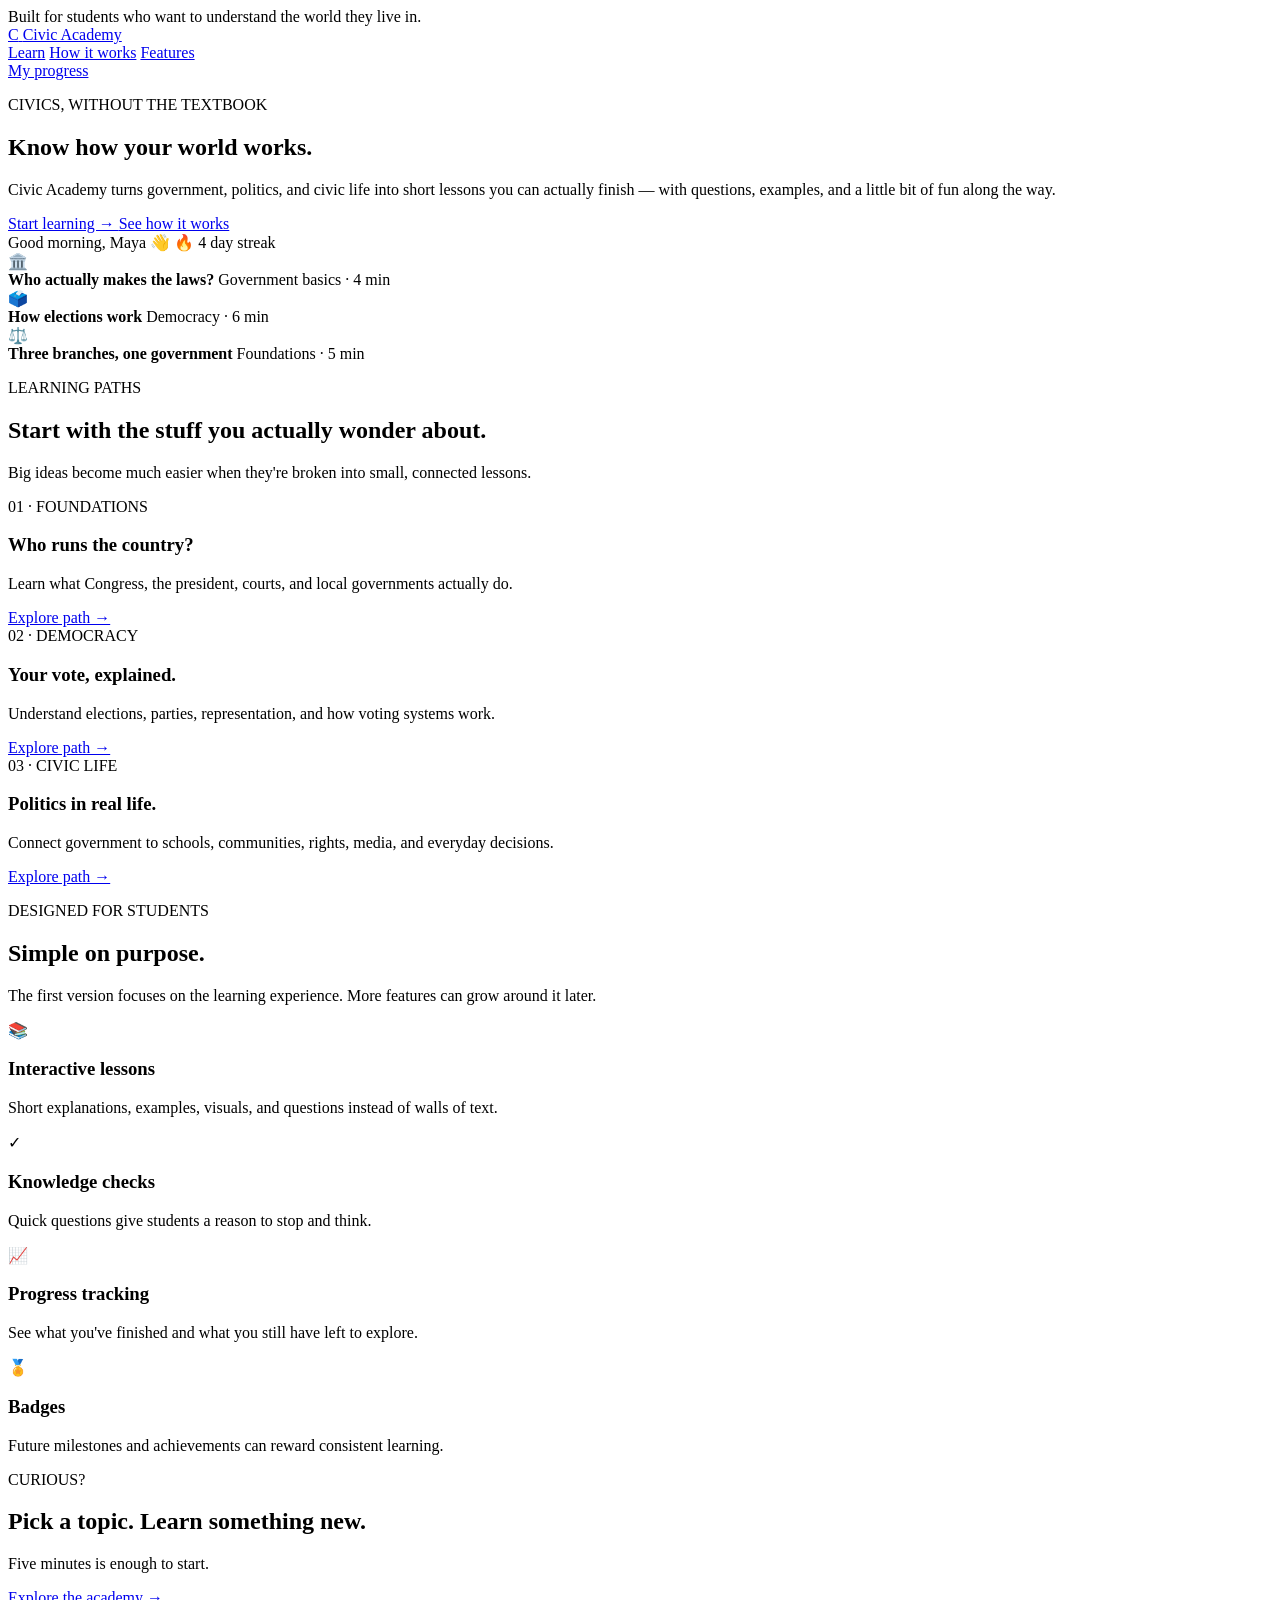
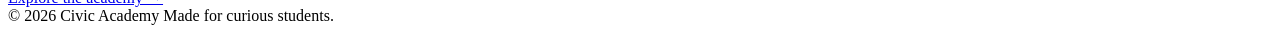
==== index.html @ 5a130f9b "Create index.html" ====
<!DOCTYPE html>
<html lang="en">
<head>
  <meta charset="UTF-8">
  <meta name="viewport" content="width=device-width, initial-scale=1.0">

  <title>Civic Academy</title>
  <meta
    name="description"
    content="Civic Academy makes government, politics, and civics easier to understand."
  >

  <link rel="preconnect" href="https://fonts.googleapis.com">
  <link rel="preconnect" href="https://fonts.gstatic.com" crossorigin>
  <link
    href="https://fonts.googleapis.com/css2?family=DM+Sans:wght@400;500;600;700&family=Fraunces:opsz,wght@9..144,600;9..144,700&display=swap"
    rel="stylesheet"
  >

  <link rel="stylesheet" href="css/style.css">
</head>

<body>

  <!-- Top announcement -->
  <div class="topbar">
    Built for students who want to understand the world they live in.
  </div>

  <!-- Navigation -->
  <nav class="navbar">

    <a href="index.html" class="logo">
      <span class="logo-mark">C</span>
      <span>Civic Academy</span>
    </a>

    <div class="nav-links">
      <a href="lessons.html">Learn</a>
      <a href="#how-it-works">How it works</a>
      <a href="#features">Features</a>
    </div>

    <a href="dashboard.html" class="nav-button">
      My progress
    </a>

  </nav>


  <!-- Hero -->
  <main>

    <section class="hero">

      <div class="hero-text">

        <p class="eyebrow">
          CIVICS, WITHOUT THE TEXTBOOK
        </p>

        <h1>
          Know how your world works.
        </h1>

        <p class="hero-description">
          Civic Academy turns government, politics, and civic life
          into short lessons you can actually finish — with questions,
          examples, and a little bit of fun along the way.
        </p>

        <div class="hero-buttons">
          <a href="lessons.html" class="button primary">
            Start learning →
          </a>

          <a href="#how-it-works" class="button secondary">
            See how it works
          </a>
        </div>

      </div>


      <!-- Preview card -->
      <div class="dashboard-preview">

        <div class="preview-header">
          <span>Good morning, Maya 👋</span>
          <span class="streak">🔥 4 day streak</span>
        </div>

        <div class="preview-lesson">

          <div class="lesson-icon">
            🏛️
          </div>

          <div class="lesson-info">
            <strong>Who actually makes the laws?</strong>
            <span>Government basics · 4 min</span>

            <div class="progress">
              <div class="progress-fill" style="width:72%"></div>
            </div>
          </div>

        </div>


        <div class="preview-lesson">

          <div class="lesson-icon green">
            🗳️
          </div>

          <div class="lesson-info">
            <strong>How elections work</strong>
            <span>Democracy · 6 min</span>

            <div class="progress">
              <div class="progress-fill" style="width:28%"></div>
            </div>
          </div>

        </div>


        <div class="preview-lesson">

          <div class="lesson-icon yellow">
            ⚖️
          </div>

          <div class="lesson-info">
            <strong>Three branches, one government</strong>
            <span>Foundations · 5 min</span>

            <div class="progress">
              <div class="progress-fill" style="width:0%"></div>
            </div>
          </div>

        </div>

      </div>

    </section>


    <!-- Learning paths -->
    <section class="section" id="how-it-works">

      <div class="section-heading">

        <p class="eyebrow">
          LEARNING PATHS
        </p>

        <h2>
          Start with the stuff you actually wonder about.
        </h2>

        <p>
          Big ideas become much easier when they're broken into
          small, connected lessons.
        </p>

      </div>


      <div class="path-grid">

        <article class="path-card">

          <span class="path-number">
            01 · FOUNDATIONS
          </span>

          <h3>
            Who runs the country?
          </h3>

          <p>
            Learn what Congress, the president, courts,
            and local governments actually do.
          </p>

          <a href="lessons.html">
            Explore path →
          </a>

        </article>


        <article class="path-card green-card">

          <span class="path-number">
            02 · DEMOCRACY
          </span>

          <h3>
            Your vote, explained.
          </h3>

          <p>
            Understand elections, parties, representation,
            and how voting systems work.
          </p>

          <a href="lessons.html">
            Explore path →
          </a>

        </article>


        <article class="path-card coral-card">

          <span class="path-number">
            03 · CIVIC LIFE
          </span>

          <h3>
            Politics in real life.
          </h3>

          <p>
            Connect government to schools, communities,
            rights, media, and everyday decisions.
          </p>

          <a href="lessons.html">
            Explore path →
          </a>

        </article>

      </div>

    </section>


    <!-- Features -->
    <section class="section feature-section" id="features">

      <div class="section-heading">

        <p class="eyebrow">
          DESIGNED FOR STUDENTS
        </p>

        <h2>
          Simple on purpose.
        </h2>

        <p>
          The first version focuses on the learning experience.
          More features can grow around it later.
        </p>

      </div>


      <div class="feature-grid">

        <div class="feature">

          <div class="feature-icon">
            📚
          </div>

          <h3>
            Interactive lessons
          </h3>

          <p>
            Short explanations, examples, visuals,
            and questions instead of walls of text.
          </p>

        </div>


        <div class="feature">

          <div class="feature-icon">
            ✓
          </div>

          <h3>
            Knowledge checks
          </h3>

          <p>
            Quick questions give students a reason
            to stop and think.
          </p>

        </div>


        <div class="feature">

          <div class="feature-icon">
            📈
          </div>

          <h3>
            Progress tracking
          </h3>

          <p>
            See what you've finished and what you
            still have left to explore.
          </p>

        </div>


        <div class="feature">

          <div class="feature-icon">
            🏅
          </div>

          <h3>
            Badges
          </h3>

          <p>
            Future milestones and achievements can
            reward consistent learning.
          </p>

        </div>

      </div>

    </section>


    <!-- CTA -->
    <section class="cta">

      <div>
        <p class="eyebrow">
          CURIOUS?
        </p>

        <h2>
          Pick a topic. Learn something new.
        </h2>

        <p>
          Five minutes is enough to start.
        </p>
      </div>

      <a href="lessons.html" class="button primary">
        Explore the academy →
      </a>

    </section>

  </main>


  <footer>

    <div class="footer-content">

      <span>
        © 2026 Civic Academy
      </span>

      <span>
        Made for curious students.
      </span>

    </div>

  </footer>


  <script src="js/main.js"></script>

</body>
</html>
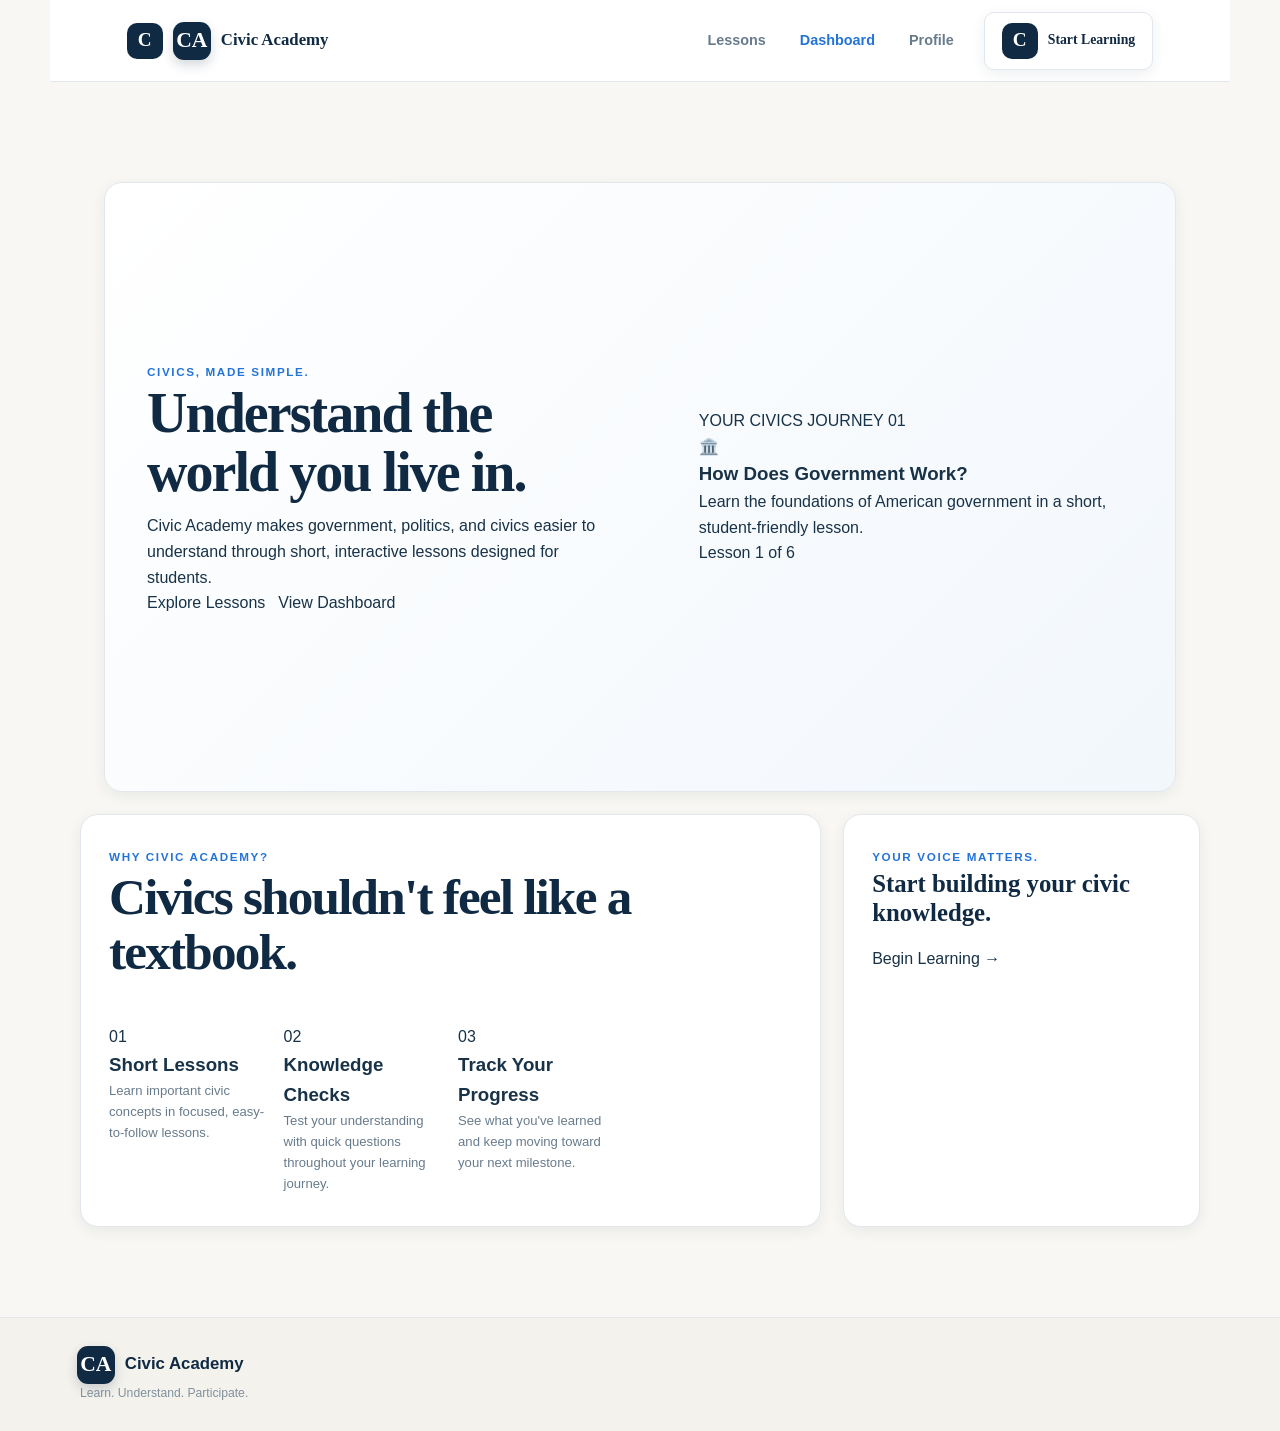
==== commit b97dbcc7: "Update index.html" ====
--- a/index.html
+++ b/index.html
@@ -1,389 +1,171 @@
 <!DOCTYPE html>
 <html lang="en">
+
 <head>
-  <meta charset="UTF-8">
-  <meta name="viewport" content="width=device-width, initial-scale=1.0">
+    <meta charset="UTF-8">
+    <meta name="viewport" content="width=device-width, initial-scale=1.0">
 
-  <title>Civic Academy</title>
-  <meta
-    name="description"
-    content="Civic Academy makes government, politics, and civics easier to understand."
-  >
+    <title>Civic Academy | Learn. Understand. Participate.</title>
 
-  <link rel="preconnect" href="https://fonts.googleapis.com">
-  <link rel="preconnect" href="https://fonts.gstatic.com" crossorigin>
-  <link
-    href="https://fonts.googleapis.com/css2?family=DM+Sans:wght@400;500;600;700&family=Fraunces:opsz,wght@9..144,600;9..144,700&display=swap"
-    rel="stylesheet"
-  >
+    <link rel="stylesheet" href="style.css">
 
-  <link rel="stylesheet" href="css/style.css">
+    <link rel="preconnect" href="https://fonts.googleapis.com">
+    <link rel="preconnect" href="https://fonts.gstatic.com" crossorigin>
+
+    <link href="https://fonts.googleapis.com/css2?family=Archivo+Black&family=Raleway:wght@400;500;600;700&display=swap"
+        rel="stylesheet">
 </head>
 
 <body>
 
-  <!-- Top announcement -->
-  <div class="topbar">
-    Built for students who want to understand the world they live in.
-  </div>
+    <header class="navbar">
+        <a href="index.html" class="logo">
+            <span class="logo-mark">CA</span>
+            <span>Civic Academy</span>
+        </a>
 
-  <!-- Navigation -->
-  <nav class="navbar">
+        <nav class="nav-links">
+            <a href="lessons.html">Lessons</a>
+            <a href="dashboard.html">Dashboard</a>
+            <a href="profile.html">Profile</a>
+        </nav>
 
-    <a href="index.html" class="logo">
-      <span class="logo-mark">C</span>
-      <span>Civic Academy</span>
-    </a>
-
-    <div class="nav-links">
-      <a href="lessons.html">Learn</a>
-      <a href="#how-it-works">How it works</a>
-      <a href="#features">Features</a>
-    </div>
-
-    <a href="dashboard.html" class="nav-button">
-      My progress
-    </a>
-
-  </nav>
+        <a href="dashboard.html" class="nav-button">Start Learning</a>
+    </header>
 
 
-  <!-- Hero -->
-  <main>
+    <main>
 
-    <section class="hero">
+        <section class="hero">
 
-      <div class="hero-text">
+            <div class="hero-content">
 
-        <p class="eyebrow">
-          CIVICS, WITHOUT THE TEXTBOOK
-        </p>
+                <span class="eyebrow">CIVICS, MADE SIMPLE.</span>
 
-        <h1>
-          Know how your world works.
-        </h1>
+                <h1>
+                    Understand the world
+                    <span>you live in.</span>
+                </h1>
 
-        <p class="hero-description">
-          Civic Academy turns government, politics, and civic life
-          into short lessons you can actually finish — with questions,
-          examples, and a little bit of fun along the way.
-        </p>
+                <p>
+                    Civic Academy makes government, politics, and civics
+                    easier to understand through short, interactive lessons
+                    designed for students.
+                </p>
 
-        <div class="hero-buttons">
-          <a href="lessons.html" class="button primary">
-            Start learning →
-          </a>
+                <div class="hero-buttons">
+                    <a href="lessons.html" class="primary-button">
+                        Explore Lessons
+                    </a>
 
-          <a href="#how-it-works" class="button secondary">
-            See how it works
-          </a>
+                    <a href="dashboard.html" class="secondary-button">
+                        View Dashboard
+                    </a>
+                </div>
+
+            </div>
+
+            <div class="hero-card">
+
+                <div class="hero-card-top">
+                    <span>YOUR CIVICS JOURNEY</span>
+                    <span>01</span>
+                </div>
+
+                <div class="hero-icon">🏛️</div>
+
+                <h3>How Does Government Work?</h3>
+
+                <p>
+                    Learn the foundations of American government
+                    in a short, student-friendly lesson.
+                </p>
+
+                <div class="mini-progress">
+                    <div class="mini-progress-fill"></div>
+                </div>
+
+                <span class="progress-label">Lesson 1 of 6</span>
+
+            </div>
+
+        </section>
+
+
+        <section class="features">
+
+            <div class="section-heading">
+                <span class="eyebrow">WHY CIVIC ACADEMY?</span>
+
+                <h2>
+                    Civics shouldn't feel
+                    like a textbook.
+                </h2>
+            </div>
+
+            <div class="feature-grid">
+
+                <div class="feature-card">
+                    <div class="feature-number">01</div>
+                    <h3>Short Lessons</h3>
+                    <p>
+                        Learn important civic concepts in focused,
+                        easy-to-follow lessons.
+                    </p>
+                </div>
+
+                <div class="feature-card">
+                    <div class="feature-number">02</div>
+                    <h3>Knowledge Checks</h3>
+                    <p>
+                        Test your understanding with quick questions
+                        throughout your learning journey.
+                    </p>
+                </div>
+
+                <div class="feature-card">
+                    <div class="feature-number">03</div>
+                    <h3>Track Your Progress</h3>
+                    <p>
+                        See what you've learned and keep moving
+                        toward your next milestone.
+                    </p>
+                </div>
+
+            </div>
+
+        </section>
+
+
+        <section class="cta-section">
+
+            <div>
+                <span class="eyebrow">YOUR VOICE MATTERS.</span>
+
+                <h2>
+                    Start building your
+                    civic knowledge.
+                </h2>
+            </div>
+
+            <a href="lessons.html" class="primary-button">
+                Begin Learning →
+            </a>
+
+        </section>
+
+    </main>
+
+
+    <footer>
+        <div class="logo">
+            <span class="logo-mark">CA</span>
+            <span>Civic Academy</span>
         </div>
 
-      </div>
-
-
-      <!-- Preview card -->
-      <div class="dashboard-preview">
-
-        <div class="preview-header">
-          <span>Good morning, Maya 👋</span>
-          <span class="streak">🔥 4 day streak</span>
-        </div>
-
-        <div class="preview-lesson">
-
-          <div class="lesson-icon">
-            🏛️
-          </div>
-
-          <div class="lesson-info">
-            <strong>Who actually makes the laws?</strong>
-            <span>Government basics · 4 min</span>
-
-            <div class="progress">
-              <div class="progress-fill" style="width:72%"></div>
-            </div>
-          </div>
-
-        </div>
-
-
-        <div class="preview-lesson">
-
-          <div class="lesson-icon green">
-            🗳️
-          </div>
-
-          <div class="lesson-info">
-            <strong>How elections work</strong>
-            <span>Democracy · 6 min</span>
-
-            <div class="progress">
-              <div class="progress-fill" style="width:28%"></div>
-            </div>
-          </div>
-
-        </div>
-
-
-        <div class="preview-lesson">
-
-          <div class="lesson-icon yellow">
-            ⚖️
-          </div>
-
-          <div class="lesson-info">
-            <strong>Three branches, one government</strong>
-            <span>Foundations · 5 min</span>
-
-            <div class="progress">
-              <div class="progress-fill" style="width:0%"></div>
-            </div>
-          </div>
-
-        </div>
-
-      </div>
-
-    </section>
-
-
-    <!-- Learning paths -->
-    <section class="section" id="how-it-works">
-
-      <div class="section-heading">
-
-        <p class="eyebrow">
-          LEARNING PATHS
-        </p>
-
-        <h2>
-          Start with the stuff you actually wonder about.
-        </h2>
-
-        <p>
-          Big ideas become much easier when they're broken into
-          small, connected lessons.
-        </p>
-
-      </div>
-
-
-      <div class="path-grid">
-
-        <article class="path-card">
-
-          <span class="path-number">
-            01 · FOUNDATIONS
-          </span>
-
-          <h3>
-            Who runs the country?
-          </h3>
-
-          <p>
-            Learn what Congress, the president, courts,
-            and local governments actually do.
-          </p>
-
-          <a href="lessons.html">
-            Explore path →
-          </a>
-
-        </article>
-
-
-        <article class="path-card green-card">
-
-          <span class="path-number">
-            02 · DEMOCRACY
-          </span>
-
-          <h3>
-            Your vote, explained.
-          </h3>
-
-          <p>
-            Understand elections, parties, representation,
-            and how voting systems work.
-          </p>
-
-          <a href="lessons.html">
-            Explore path →
-          </a>
-
-        </article>
-
-
-        <article class="path-card coral-card">
-
-          <span class="path-number">
-            03 · CIVIC LIFE
-          </span>
-
-          <h3>
-            Politics in real life.
-          </h3>
-
-          <p>
-            Connect government to schools, communities,
-            rights, media, and everyday decisions.
-          </p>
-
-          <a href="lessons.html">
-            Explore path →
-          </a>
-
-        </article>
-
-      </div>
-
-    </section>
-
-
-    <!-- Features -->
-    <section class="section feature-section" id="features">
-
-      <div class="section-heading">
-
-        <p class="eyebrow">
-          DESIGNED FOR STUDENTS
-        </p>
-
-        <h2>
-          Simple on purpose.
-        </h2>
-
-        <p>
-          The first version focuses on the learning experience.
-          More features can grow around it later.
-        </p>
-
-      </div>
-
-
-      <div class="feature-grid">
-
-        <div class="feature">
-
-          <div class="feature-icon">
-            📚
-          </div>
-
-          <h3>
-            Interactive lessons
-          </h3>
-
-          <p>
-            Short explanations, examples, visuals,
-            and questions instead of walls of text.
-          </p>
-
-        </div>
-
-
-        <div class="feature">
-
-          <div class="feature-icon">
-            ✓
-          </div>
-
-          <h3>
-            Knowledge checks
-          </h3>
-
-          <p>
-            Quick questions give students a reason
-            to stop and think.
-          </p>
-
-        </div>
-
-
-        <div class="feature">
-
-          <div class="feature-icon">
-            📈
-          </div>
-
-          <h3>
-            Progress tracking
-          </h3>
-
-          <p>
-            See what you've finished and what you
-            still have left to explore.
-          </p>
-
-        </div>
-
-
-        <div class="feature">
-
-          <div class="feature-icon">
-            🏅
-          </div>
-
-          <h3>
-            Badges
-          </h3>
-
-          <p>
-            Future milestones and achievements can
-            reward consistent learning.
-          </p>
-
-        </div>
-
-      </div>
-
-    </section>
-
-
-    <!-- CTA -->
-    <section class="cta">
-
-      <div>
-        <p class="eyebrow">
-          CURIOUS?
-        </p>
-
-        <h2>
-          Pick a topic. Learn something new.
-        </h2>
-
-        <p>
-          Five minutes is enough to start.
-        </p>
-      </div>
-
-      <a href="lessons.html" class="button primary">
-        Explore the academy →
-      </a>
-
-    </section>
-
-  </main>
-
-
-  <footer>
-
-    <div class="footer-content">
-
-      <span>
-        © 2026 Civic Academy
-      </span>
-
-      <span>
-        Made for curious students.
-      </span>
-
-    </div>
-
-  </footer>
-
-
-  <script src="js/main.js"></script>
+        <p>Learn. Understand. Participate.</p>
+    </footer>
 
 </body>
+
 </html>
--- a/style.css
+++ b/style.css
@@ -0,0 +1,1832 @@
+
+
+:root {
+  --navy: #102a43;
+  --navy-dark: #071d2e;
+  --blue: #2474d8;
+  --blue-light: #eaf3ff;
+
+  --green: #2f806d;
+  --green-light: #eaf7f2;
+
+  --gold: #d9a441;
+  --gold-light: #fff6df;
+
+  --coral: #d96b57;
+  --coral-light: #fff0ec;
+
+  --cream: #f8f7f3;
+  --white: #ffffff;
+
+  --text: #183247;
+  --muted: #647789;
+  --border: #e1e7ec;
+
+  --shadow-sm: 0 4px 14px rgba(16, 42, 67, 0.07);
+  --shadow: 0 12px 35px rgba(16, 42, 67, 0.10);
+  --shadow-lg: 0 25px 60px rgba(16, 42, 67, 0.15);
+
+  --radius-sm: 10px;
+  --radius: 18px;
+  --radius-lg: 28px;
+
+  --max-width: 1180px;
+}
+
+
+/* =========================================================
+   RESET
+   ========================================================= */
+
+* {
+  margin: 0;
+  padding: 0;
+  box-sizing: border-box;
+}
+
+html {
+  scroll-behavior: smooth;
+}
+
+body {
+  font-family: "DM Sans", sans-serif;
+  background: var(--cream);
+  color: var(--text);
+  line-height: 1.6;
+  overflow-x: hidden;
+}
+
+a {
+  color: inherit;
+  text-decoration: none;
+}
+
+button,
+a {
+  -webkit-tap-highlight-color: transparent;
+}
+
+
+/* =========================================================
+   TOP BAR
+   ========================================================= */
+
+.topbar {
+  background: var(--navy-dark);
+  color: rgba(255, 255, 255, 0.85);
+  text-align: center;
+
+  padding: 9px 20px;
+
+  font-size: 0.78rem;
+  font-weight: 600;
+  letter-spacing: 0.02em;
+}
+
+
+/* =========================================================
+   NAVIGATION
+   ========================================================= */
+
+.navbar {
+  width: min(100% - 48px, var(--max-width));
+
+  margin: 0 auto;
+
+  min-height: 82px;
+
+  display: flex;
+  align-items: center;
+  justify-content: space-between;
+
+  gap: 30px;
+}
+
+
+/* Logo */
+
+.logo {
+  display: flex;
+  align-items: center;
+  gap: 10px;
+
+  font-weight: 700;
+  font-size: 1.05rem;
+
+  color: var(--navy);
+
+  transition: transform 0.2s ease;
+}
+
+.logo:hover {
+  transform: translateY(-1px);
+}
+
+.logo-mark {
+  width: 38px;
+  height: 38px;
+
+  display: grid;
+  place-items: center;
+
+  border-radius: 11px;
+
+  background: var(--navy);
+  color: white;
+
+  font-family: "Fraunces", serif;
+  font-size: 1.35rem;
+
+  box-shadow: 0 5px 12px rgba(16, 42, 67, 0.18);
+}
+
+
+/* Nav links */
+
+.nav-links {
+  display: flex;
+  align-items: center;
+  gap: 34px;
+
+  margin-left: auto;
+}
+
+.nav-links a {
+  position: relative;
+
+  color: var(--muted);
+
+  font-size: 0.9rem;
+  font-weight: 600;
+
+  transition: color 0.2s ease;
+}
+
+.nav-links a::after {
+  content: "";
+
+  position: absolute;
+
+  left: 0;
+  bottom: -7px;
+
+  width: 0;
+  height: 2px;
+
+  background: var(--blue);
+
+  transition: width 0.2s ease;
+}
+
+.nav-links a:hover {
+  color: var(--navy);
+}
+
+.nav-links a:hover::after {
+  width: 100%;
+}
+
+
+/* Progress button */
+
+.nav-button {
+  background: var(--white);
+  border: 1px solid var(--border);
+
+  padding: 10px 17px;
+
+  border-radius: 10px;
+
+  color: var(--navy);
+
+  font-size: 0.86rem;
+  font-weight: 700;
+
+  box-shadow: var(--shadow-sm);
+
+  transition:
+    transform 0.2s ease,
+    box-shadow 0.2s ease,
+    border-color 0.2s ease;
+}
+
+.nav-button:hover {
+  transform: translateY(-2px);
+  box-shadow: var(--shadow);
+  border-color: #cbd6df;
+}
+
+
+/* =========================================================
+   HERO
+   ========================================================= */
+
+.hero {
+  width: min(100% - 48px, var(--max-width));
+
+  margin: 35px auto 0;
+
+  min-height: 610px;
+
+  display: grid;
+  grid-template-columns: 1fr 0.92fr;
+
+  align-items: center;
+
+  gap: 80px;
+
+  position: relative;
+}
+
+
+/* Decorative background shapes */
+
+.hero::before {
+  content: "";
+
+  position: absolute;
+
+  width: 430px;
+  height: 430px;
+
+  right: -150px;
+  top: -120px;
+
+  border-radius: 50%;
+
+  background: #edf4fb;
+
+  z-index: -1;
+}
+
+.hero::after {
+  content: "";
+
+  position: absolute;
+
+  width: 180px;
+  height: 180px;
+
+  left: -130px;
+  bottom: -70px;
+
+  border-radius: 50%;
+
+  background: #f0eadb;
+
+  z-index: -1;
+}
+
+
+/* Hero text */
+
+.hero-text {
+  max-width: 600px;
+
+  animation: fadeUp 0.7s ease both;
+}
+
+.eyebrow {
+  color: var(--blue);
+
+  font-size: 0.73rem;
+  font-weight: 800;
+
+  letter-spacing: 0.14em;
+
+  margin-bottom: 15px;
+}
+
+.hero h1 {
+  font-family: "Fraunces", serif;
+
+  color: var(--navy);
+
+  font-size: clamp(3.1rem, 6vw, 5.1rem);
+
+  line-height: 0.98;
+
+  letter-spacing: -0.045em;
+
+  max-width: 650px;
+
+  margin-bottom: 28px;
+}
+
+.hero-description {
+  color: var(--muted);
+
+  font-size: 1.08rem;
+
+  line-height: 1.75;
+
+  max-width: 560px;
+
+  margin-bottom: 34px;
+}
+
+
+/* =========================================================
+   BUTTONS
+   ========================================================= */
+
+.hero-buttons {
+  display: flex;
+  align-items: center;
+
+  gap: 13px;
+
+  flex-wrap: wrap;
+}
+
+.button {
+  display: inline-flex;
+  align-items: center;
+  justify-content: center;
+
+  min-height: 48px;
+
+  padding: 0 21px;
+
+  border-radius: 11px;
+
+  font-size: 0.9rem;
+  font-weight: 700;
+
+  transition:
+    transform 0.2s ease,
+    box-shadow 0.2s ease,
+    background 0.2s ease;
+}
+
+.button.primary {
+  background: var(--navy);
+  color: white;
+
+  box-shadow: 0 8px 18px rgba(16, 42, 67, 0.18);
+}
+
+.button.primary:hover {
+  transform: translateY(-3px);
+
+  background: var(--navy-dark);
+
+  box-shadow: 0 13px 25px rgba(16, 42, 67, 0.23);
+}
+
+.button.secondary {
+  background: white;
+
+  border: 1px solid var(--border);
+
+  color: var(--navy);
+}
+
+.button.secondary:hover {
+  transform: translateY(-3px);
+
+  box-shadow: var(--shadow-sm);
+
+  border-color: #cbd6df;
+}
+
+
+/* =========================================================
+   DASHBOARD PREVIEW
+   ========================================================= */
+
+.dashboard-preview {
+  background: white;
+
+  border: 1px solid rgba(16, 42, 67, 0.08);
+
+  border-radius: 24px;
+
+  padding: 24px;
+
+  box-shadow: var(--shadow-lg);
+
+  transform: rotate(1.2deg);
+
+  animation: previewFloat 4s ease-in-out infinite;
+
+  position: relative;
+}
+
+.dashboard-preview::before {
+  content: "";
+
+  position: absolute;
+
+  inset: -10px;
+
+  border: 1px solid rgba(36, 116, 216, 0.08);
+
+  border-radius: 31px;
+
+  z-index: -1;
+}
+
+
+/* Preview header */
+
+.preview-header {
+  display: flex;
+  align-items: center;
+  justify-content: space-between;
+
+  gap: 15px;
+
+  padding-bottom: 22px;
+
+  border-bottom: 1px solid var(--border);
+
+  color: var(--navy);
+
+  font-size: 0.84rem;
+  font-weight: 700;
+}
+
+.streak {
+  background: #fff5df;
+
+  color: #9b6c16;
+
+  padding: 7px 10px;
+
+  border-radius: 8px;
+
+  font-size: 0.72rem;
+
+  white-space: nowrap;
+}
+
+
+/* Preview lessons */
+
+.preview-lesson {
+  display: flex;
+
+  gap: 15px;
+
+  padding: 20px 0;
+
+  border-bottom: 1px solid #edf0f2;
+}
+
+.preview-lesson:last-child {
+  border-bottom: none;
+  padding-bottom: 4px;
+}
+
+.lesson-icon {
+  flex: 0 0 47px;
+
+  width: 47px;
+  height: 47px;
+
+  display: grid;
+  place-items: center;
+
+  background: var(--blue-light);
+
+  border-radius: 13px;
+
+  font-size: 1.35rem;
+}
+
+.lesson-icon.green {
+  background: var(--green-light);
+}
+
+.lesson-icon.yellow {
+  background: var(--gold-light);
+}
+
+.lesson-info {
+  min-width: 0;
+  flex: 1;
+}
+
+.lesson-info strong {
+  display: block;
+
+  color: var(--navy);
+
+  font-size: 0.88rem;
+
+  margin-bottom: 3px;
+}
+
+.lesson-info span {
+  display: block;
+
+  color: var(--muted);
+
+  font-size: 0.74rem;
+
+  margin-bottom: 10px;
+}
+
+
+/* Progress */
+
+.progress {
+  height: 7px;
+
+  width: 100%;
+
+  background: #e9eef2;
+
+  border-radius: 20px;
+
+  overflow: hidden;
+}
+
+.progress-fill {
+  height: 100%;
+
+  border-radius: inherit;
+
+  background: var(--blue);
+
+  transition: width 0.5s ease;
+}
+
+
+/* =========================================================
+   SECTIONS
+   ========================================================= */
+
+.section {
+  width: min(100% - 48px, var(--max-width));
+
+  margin: 120px auto;
+}
+
+.section-heading {
+  max-width: 680px;
+
+  margin-bottom: 45px;
+}
+
+.section-heading h2 {
+  font-family: "Fraunces", serif;
+
+  color: var(--navy);
+
+  font-size: clamp(2.2rem, 4vw, 3.2rem);
+
+  line-height: 1.08;
+
+  letter-spacing: -0.035em;
+
+  margin-bottom: 17px;
+}
+
+.section-heading > p:last-child {
+  color: var(--muted);
+
+  font-size: 1rem;
+
+  max-width: 580px;
+}
+
+
+/* =========================================================
+   LEARNING PATHS
+   ========================================================= */
+
+.path-grid {
+  display: grid;
+
+  grid-template-columns: repeat(3, 1fr);
+
+  gap: 20px;
+}
+
+.path-card {
+  position: relative;
+
+  min-height: 310px;
+
+  padding: 30px;
+
+  background: white;
+
+  border: 1px solid var(--border);
+
+  border-radius: var(--radius);
+
+  box-shadow: var(--shadow-sm);
+
+  overflow: hidden;
+
+  display: flex;
+  flex-direction: column;
+
+  transition:
+    transform 0.25s ease,
+    box-shadow 0.25s ease,
+    border-color 0.25s ease;
+}
+
+.path-card::after {
+  content: "";
+
+  position: absolute;
+
+  width: 120px;
+  height: 120px;
+
+  right: -45px;
+  bottom: -45px;
+
+  border-radius: 50%;
+
+  background: var(--blue-light);
+
+  transition: transform 0.3s ease;
+}
+
+.path-card:hover {
+  transform: translateY(-7px);
+
+  box-shadow: var(--shadow);
+
+  border-color: #ccd9e3;
+}
+
+.path-card:hover::after {
+  transform: scale(1.5);
+}
+
+.path-card.green-card {
+  background: #f8fcfa;
+}
+
+.path-card.green-card::after {
+  background: var(--green-light);
+}
+
+.path-card.coral-card {
+  background: #fffaf8;
+}
+
+.path-card.coral-card::after {
+  background: var(--coral-light);
+}
+
+.path-number {
+  color: var(--blue);
+
+  font-size: 0.68rem;
+
+  font-weight: 800;
+
+  letter-spacing: 0.1em;
+
+  margin-bottom: 40px;
+}
+
+.green-card .path-number {
+  color: var(--green);
+}
+
+.coral-card .path-number {
+  color: var(--coral);
+}
+
+.path-card h3 {
+  color: var(--navy);
+
+  font-family: "Fraunces", serif;
+
+  font-size: 1.65rem;
+
+  line-height: 1.15;
+
+  margin-bottom: 14px;
+
+  position: relative;
+  z-index: 1;
+}
+
+.path-card p {
+  color: var(--muted);
+
+  font-size: 0.9rem;
+
+  line-height: 1.65;
+
+  max-width: 280px;
+
+  position: relative;
+  z-index: 1;
+}
+
+.path-card a {
+  margin-top: auto;
+
+  padding-top: 25px;
+
+  color: var(--navy);
+
+  font-size: 0.84rem;
+
+  font-weight: 800;
+
+  position: relative;
+  z-index: 2;
+
+  transition: color 0.2s ease;
+}
+
+.path-card a:hover {
+  color: var(--blue);
+}
+
+
+/* =========================================================
+   FEATURES
+   ========================================================= */
+
+.feature-section {
+  padding-top: 20px;
+}
+
+.feature-grid {
+  display: grid;
+
+  grid-template-columns: repeat(4, 1fr);
+
+  gap: 15px;
+}
+
+.feature {
+  padding: 25px;
+
+  background: white;
+
+  border: 1px solid var(--border);
+
+  border-radius: 15px;
+
+  transition:
+    transform 0.2s ease,
+    box-shadow 0.2s ease;
+}
+
+.feature:hover {
+  transform: translateY(-4px);
+
+  box-shadow: var(--shadow-sm);
+}
+
+.feature-icon {
+  width: 46px;
+  height: 46px;
+
+  display: grid;
+  place-items: center;
+
+  background: var(--blue-light);
+
+  border-radius: 12px;
+
+  margin-bottom: 18px;
+
+  font-size: 1.25rem;
+
+  color: var(--blue);
+}
+
+.feature:nth-child(2) .feature-icon {
+  background: var(--green-light);
+}
+
+.feature:nth-child(3) .feature-icon {
+  background: var(--gold-light);
+}
+
+.feature:nth-child(4) .feature-icon {
+  background: var(--coral-light);
+}
+
+.feature h3 {
+  color: var(--navy);
+
+  font-size: 0.98rem;
+
+  margin-bottom: 8px;
+}
+
+.feature p {
+  color: var(--muted);
+
+  font-size: 0.82rem;
+
+  line-height: 1.6;
+}
+
+
+/* =========================================================
+   CTA
+   ========================================================= */
+
+.cta {
+  width: min(100% - 48px, var(--max-width));
+
+  margin: 130px auto 80px;
+
+  padding: 55px 60px;
+
+  border-radius: var(--radius-lg);
+
+  background: var(--navy);
+
+  color: white;
+
+  display: flex;
+  align-items: center;
+  justify-content: space-between;
+
+  gap: 40px;
+
+  position: relative;
+
+  overflow: hidden;
+
+  box-shadow: var(--shadow-lg);
+}
+
+.cta::before {
+  content: "";
+
+  position: absolute;
+
+  width: 300px;
+  height: 300px;
+
+  right: -100px;
+  top: -150px;
+
+  border-radius: 50%;
+
+  background: rgba(255, 255, 255, 0.05);
+}
+
+.cta::after {
+  content: "";
+
+  position: absolute;
+
+  width: 160px;
+  height: 160px;
+
+  right: 220px;
+  bottom: -100px;
+
+  border-radius: 50%;
+
+  background: rgba(217, 164, 65, 0.12);
+}
+
+.cta .eyebrow {
+  color: #8fc2ff;
+
+  margin-bottom: 10px;
+}
+
+.cta h2 {
+  font-family: "Fraunces", serif;
+
+  font-size: clamp(2rem, 4vw, 2.8rem);
+
+  line-height: 1.1;
+
+  margin-bottom: 9px;
+
+  position: relative;
+  z-index: 1;
+}
+
+.cta p:last-child {
+  color: rgba(255, 255, 255, 0.68);
+
+  font-size: 0.9rem;
+}
+
+.cta .button {
+  background: white;
+
+  color: var(--navy);
+
+  white-space: nowrap;
+
+  position: relative;
+  z-index: 2;
+}
+
+.cta .button:hover {
+  background: #f1f5f8;
+}
+
+
+/* =========================================================
+   FOOTER
+   ========================================================= */
+
+footer {
+  border-top: 1px solid var(--border);
+
+  background: #f3f2ed;
+}
+
+.footer-content {
+  width: min(100% - 48px, var(--max-width));
+
+  margin: 0 auto;
+
+  min-height: 90px;
+
+  display: flex;
+  align-items: center;
+  justify-content: space-between;
+
+  color: #81909c;
+
+  font-size: 0.78rem;
+}
+
+
+/* =========================================================
+   ANIMATIONS
+   ========================================================= */
+
+@keyframes fadeUp {
+  from {
+    opacity: 0;
+    transform: translateY(18px);
+  }
+
+  to {
+    opacity: 1;
+    transform: translateY(0);
+  }
+}
+
+@keyframes previewFloat {
+  0%,
+  100% {
+    transform: rotate(1.2deg) translateY(0);
+  }
+
+  50% {
+    transform: rotate(1.2deg) translateY(-7px);
+  }
+}
+
+
+/* =========================================================
+   RESPONSIVE
+   ========================================================= */
+
+@media (max-width: 950px) {
+
+  .hero {
+    grid-template-columns: 1fr;
+
+    gap: 55px;
+
+    padding-top: 45px;
+  }
+
+  .hero-text {
+    max-width: 700px;
+  }
+
+  .dashboard-preview {
+    max-width: 650px;
+
+    width: 100%;
+
+    margin: 0 auto;
+  }
+
+  .path-grid {
+    grid-template-columns: 1fr 1fr;
+  }
+
+  .path-card:last-child {
+    grid-column: 1 / -1;
+  }
+
+  .feature-grid {
+    grid-template-columns: 1fr 1fr;
+  }
+
+  .cta {
+    padding: 45px;
+  }
+}
+
+
+@media (max-width: 700px) {
+
+  .topbar {
+    font-size: 0.7rem;
+
+    padding: 8px 15px;
+  }
+
+  .navbar {
+    width: min(100% - 30px, var(--max-width));
+
+    min-height: 72px;
+  }
+
+  .nav-links {
+    display: none;
+  }
+
+  .nav-button {
+    padding: 9px 13px;
+
+    font-size: 0.78rem;
+  }
+
+  .hero {
+    width: min(100% - 30px, var(--max-width));
+
+    margin-top: 20px;
+
+    padding-top: 35px;
+  }
+
+  .hero h1 {
+    font-size: 3.15rem;
+  }
+
+  .hero-description {
+    font-size: 0.98rem;
+  }
+
+  .dashboard-preview {
+    padding: 18px;
+
+    border-radius: 19px;
+  }
+
+  .preview-header {
+    align-items: flex-start;
+
+    flex-direction: column;
+
+    gap: 10px;
+  }
+
+  .section {
+    width: min(100% - 30px, var(--max-width));
+
+    margin: 90px auto;
+  }
+
+  .section-heading {
+    margin-bottom: 30px;
+  }
+
+  .section-heading h2 {
+    font-size: 2.25rem;
+  }
+
+  .path-grid {
+    grid-template-columns: 1fr;
+  }
+
+  .path-card:last-child {
+    grid-column: auto;
+  }
+
+  .feature-grid {
+    grid-template-columns: 1fr;
+  }
+
+  .cta {
+    width: min(100% - 30px, var(--max-width));
+
+    margin: 90px auto 55px;
+
+    padding: 35px 27px;
+
+    flex-direction: column;
+
+    align-items: flex-start;
+
+    border-radius: 22px;
+  }
+
+  .cta .button {
+    width: 100%;
+  }
+
+  .footer-content {
+    width: min(100% - 30px, var(--max-width));
+
+    min-height: 80px;
+
+    flex-direction: column;
+
+    justify-content: center;
+
+    gap: 5px;
+  }
+}
+
+
+@media (max-width: 420px) {
+
+  .logo span:last-child {
+    display: none;
+  }
+
+  .hero h1 {
+    font-size: 2.75rem;
+  }
+
+  .hero-buttons {
+    flex-direction: column;
+
+    align-items: stretch;
+  }
+
+  .hero-buttons .button {
+    width: 100%;
+  }
+
+  .lesson-icon {
+    flex-basis: 42px;
+
+    width: 42px;
+    height: 42px;
+  }
+
+  .lesson-info strong {
+    font-size: 0.82rem;
+  }
+}
+/* =========================================================
+   CIVIC ACADEMY — DASHBOARD
+   ========================================================= */
+
+:root {
+    --navy: #102a43;
+    --navy-dark: #071d2e;
+    --blue: #2474d8;
+    --blue-light: #eaf3ff;
+
+    --green: #2f806d;
+    --green-light: #eaf7f2;
+
+    --gold: #d9a441;
+    --gold-light: #fff6df;
+
+    --coral: #d96b57;
+    --coral-light: #fff0ec;
+
+    --cream: #f8f7f3;
+    --white: #ffffff;
+
+    --text: #183247;
+    --muted: #687b8c;
+    --border: #e1e7ec;
+
+    --shadow-sm: 0 4px 14px rgba(16, 42, 67, 0.07);
+    --shadow: 0 12px 35px rgba(16, 42, 67, 0.10);
+
+    --radius: 18px;
+}
+
+
+/* =========================================================
+   RESET
+   ========================================================= */
+
+* {
+    margin: 0;
+    padding: 0;
+    box-sizing: border-box;
+}
+
+html {
+    scroll-behavior: smooth;
+}
+
+body {
+    font-family: "DM Sans", sans-serif;
+    background: var(--cream);
+    color: var(--text);
+    line-height: 1.6;
+}
+
+a {
+    color: inherit;
+    text-decoration: none;
+}
+
+
+/* =========================================================
+   HEADER
+   ========================================================= */
+
+header {
+    height: 78px;
+
+    background: white;
+
+    border-bottom: 1px solid var(--border);
+
+    padding: 0 6%;
+
+    display: flex;
+    align-items: center;
+    justify-content: space-between;
+
+    position: sticky;
+    top: 0;
+    z-index: 100;
+}
+
+header > a {
+    display: flex;
+    align-items: center;
+    gap: 10px;
+
+    color: var(--navy);
+
+    font-family: "Fraunces", serif;
+
+    font-size: 1.35rem;
+    font-weight: 700;
+}
+
+header > a::before {
+    content: "C";
+
+    width: 36px;
+    height: 36px;
+
+    display: grid;
+    place-items: center;
+
+    border-radius: 10px;
+
+    background: var(--navy);
+    color: white;
+
+    font-family: "Fraunces", serif;
+    font-size: 1.2rem;
+}
+
+nav {
+    display: flex;
+    align-items: center;
+    gap: 30px;
+}
+
+nav a {
+    color: var(--muted);
+
+    font-size: 0.88rem;
+    font-weight: 600;
+
+    transition: color 0.2s ease;
+}
+
+nav a:hover {
+    color: var(--navy);
+}
+
+nav a[href="dashboard.html"] {
+    color: var(--blue);
+}
+
+
+/* =========================================================
+   MAIN
+   ========================================================= */
+
+main {
+    width: min(1120px, calc(100% - 40px));
+
+    margin: 0 auto;
+
+    padding: 65px 0 90px;
+
+    display: grid;
+
+    grid-template-columns: 1.35fr 0.65fr;
+
+    gap: 22px;
+}
+
+
+/* =========================================================
+   GENERAL SECTION STYLING
+   ========================================================= */
+
+main > section {
+    background: white;
+
+    border: 1px solid var(--border);
+
+    border-radius: var(--radius);
+
+    padding: 28px;
+
+    box-shadow: var(--shadow-sm);
+}
+
+
+/* =========================================================
+   WELCOME SECTION
+   ========================================================= */
+
+main > section:first-child {
+    grid-column: 1 / -1;
+
+    background:
+        linear-gradient(
+            135deg,
+            #ffffff 0%,
+            #f2f7fc 100%
+        );
+
+    padding: 42px;
+
+    position: relative;
+
+    overflow: hidden;
+}
+
+main > section:first-child::after {
+    content: "";
+
+    position: absolute;
+
+    width: 240px;
+    height: 240px;
+
+    right: -70px;
+    top: -100px;
+
+    border-radius: 50%;
+
+    background: var(--blue-light);
+}
+
+main > section:first-child p:first-child {
+    color: var(--blue);
+
+    font-size: 0.7rem;
+
+    font-weight: 800;
+
+    letter-spacing: 0.14em;
+
+    margin-bottom: 12px;
+}
+
+main > section:first-child h1 {
+    position: relative;
+    z-index: 1;
+
+    color: var(--navy);
+
+    font-family: "Fraunces", serif;
+
+    font-size: clamp(2.4rem, 5vw, 3.5rem);
+
+    line-height: 1.05;
+
+    letter-spacing: -0.035em;
+
+    margin-bottom: 12px;
+}
+
+main > section:first-child p:last-child {
+    color: var(--muted);
+
+    font-size: 1rem;
+
+    position: relative;
+    z-index: 1;
+}
+
+
+/* =========================================================
+   SECTION HEADINGS
+   ========================================================= */
+
+main > section h2 {
+    color: var(--navy);
+
+    font-family: "Fraunces", serif;
+
+    font-size: 1.55rem;
+
+    line-height: 1.2;
+
+    margin-bottom: 18px;
+}
+
+
+/* =========================================================
+   PROGRESS SECTION
+   ========================================================= */
+
+main > section:nth-child(2) {
+    min-height: 240px;
+}
+
+main > section:nth-child(2) p:first-of-type {
+    color: var(--muted);
+
+    font-size: 0.82rem;
+
+    margin-bottom: 4px;
+}
+
+main > section:nth-child(2) p:nth-of-type(2) {
+    color: var(--navy);
+
+    font-family: "Fraunces", serif;
+
+    font-size: 3.2rem;
+
+    font-weight: 700;
+
+    line-height: 1;
+
+    margin-bottom: 22px;
+}
+
+
+/* Remove default progress styling */
+
+progress {
+    width: 100%;
+
+    height: 10px;
+
+    border: none;
+
+    border-radius: 20px;
+
+    overflow: hidden;
+
+    appearance: none;
+}
+
+progress::-webkit-progress-bar {
+    background: #e8edf1;
+
+    border-radius: 20px;
+}
+
+progress::-webkit-progress-value {
+    background: var(--blue);
+
+    border-radius: 20px;
+}
+
+progress::-moz-progress-bar {
+    background: var(--blue);
+
+    border-radius: 20px;
+}
+
+
+/* =========================================================
+   CONTINUE LEARNING
+   ========================================================= */
+
+main > section:nth-child(3) {
+    min-height: 240px;
+}
+
+main > section:nth-child(3) article {
+    padding: 22px;
+
+    background: var(--blue-light);
+
+    border-radius: 14px;
+
+    border: 1px solid #d9e8f9;
+}
+
+main > section:nth-child(3) article p:first-child {
+    color: var(--blue);
+
+    font-size: 0.68rem;
+
+    font-weight: 800;
+
+    letter-spacing: 0.1em;
+
+    margin-bottom: 9px;
+}
+
+main > section:nth-child(3) h3 {
+    color: var(--navy);
+
+    font-family: "Fraunces", serif;
+
+    font-size: 1.35rem;
+
+    line-height: 1.2;
+
+    margin-bottom: 5px;
+}
+
+main > section:nth-child(3) article p:nth-of-type(2) {
+    color: var(--muted);
+
+    font-size: 0.78rem;
+
+    margin-bottom: 18px;
+}
+
+main > section:nth-child(3) article a {
+    display: inline-flex;
+
+    align-items: center;
+
+    background: var(--navy);
+
+    color: white;
+
+    padding: 9px 14px;
+
+    border-radius: 9px;
+
+    font-size: 0.76rem;
+
+    font-weight: 700;
+
+    transition:
+        transform 0.2s ease,
+        background 0.2s ease;
+}
+
+main > section:nth-child(3) article a:hover {
+    transform: translateY(-2px);
+
+    background: var(--navy-dark);
+}
+
+
+/* =========================================================
+   LEARNING PATHS
+   ========================================================= */
+
+main > section:nth-child(4) {
+    grid-column: 1 / -1;
+}
+
+main > section:nth-child(4) > article {
+    display: grid;
+
+    grid-template-columns: 1fr 220px;
+
+    align-items: center;
+
+    gap: 30px;
+
+    padding: 22px 0;
+
+    border-bottom: 1px solid var(--border);
+}
+
+main > section:nth-child(4) > article:last-child {
+    border-bottom: none;
+
+    padding-bottom: 0;
+}
+
+main > section:nth-child(4) > article:first-of-type {
+    padding-top: 0;
+}
+
+main > section:nth-child(4) h3 {
+    color: var(--navy);
+
+    font-size: 1rem;
+
+    margin-bottom: 3px;
+}
+
+main > section:nth-child(4) article p {
+    color: var(--muted);
+
+    font-size: 0.78rem;
+
+    margin-bottom: 9px;
+}
+
+
+/* Give each progress bar a slightly different identity */
+
+main > section:nth-child(4) article:nth-of-type(2) progress::-webkit-progress-value {
+    background: var(--green);
+}
+
+main > section:nth-child(4) article:nth-of-type(2) progress::-moz-progress-bar {
+    background: var(--green);
+}
+
+main > section:nth-child(4) article:nth-of-type(3) progress::-webkit-progress-value {
+    background: var(--coral);
+}
+
+main > section:nth-child(4) article:nth-of-type(3) progress::-moz-progress-bar {
+    background: var(--coral);
+}
+
+
+/* =========================================================
+   STREAK
+   ========================================================= */
+
+main > section:nth-child(5) {
+    background: var(--gold-light);
+
+    border-color: #f0dfb7;
+
+    position: relative;
+
+    overflow: hidden;
+}
+
+main > section:nth-child(5)::after {
+    content: "🔥";
+
+    position: absolute;
+
+    right: 25px;
+    bottom: 12px;
+
+    font-size: 4.5rem;
+
+    opacity: 0.15;
+}
+
+main > section:nth-child(5) h2 {
+    margin-bottom: 10px;
+}
+
+main > section:nth-child(5) p:first-of-type {
+    color: #986b1d;
+
+    font-family: "Fraunces", serif;
+
+    font-size: 2.3rem;
+
+    font-weight: 700;
+
+    line-height: 1;
+
+    margin-bottom: 8px;
+}
+
+main > section:nth-child(5) p:last-child {
+    color: #9d875c;
+
+    font-size: 0.8rem;
+}
+
+
+/* =========================================================
+   ACHIEVEMENTS
+   ========================================================= */
+
+main > section:nth-child(6) {
+    background: var(--navy);
+
+    border-color: var(--navy);
+
+    color: white;
+}
+
+main > section:nth-child(6) h2 {
+    color: white;
+}
+
+main > section:nth-child(6) p {
+    color: rgba(255, 255, 255, 0.68);
+
+    font-size: 0.82rem;
+
+    max-width: 390px;
+}
+
+
+/* =========================================================
+   FOOTER
+   ========================================================= */
+
+footer {
+    border-top: 1px solid var(--border);
+
+    background: #f3f2ed;
+
+    padding: 28px 6%;
+
+    color: #81909c;
+
+    font-size: 0.76rem;
+}
+
+footer p {
+    max-width: 1120px;
+
+    margin: auto;
+}
+
+
+/* =========================================================
+   RESPONSIVE
+   ========================================================= */
+
+@media (max-width: 850px) {
+
+    main {
+        grid-template-columns: 1fr;
+    }
+
+    main > section:first-child {
+        grid-column: auto;
+    }
+
+    main > section:nth-child(4) {
+        grid-column: auto;
+    }
+
+    nav {
+        gap: 15px;
+    }
+
+    nav a {
+        font-size: 0.78rem;
+    }
+}
+
+
+@media (max-width: 650px) {
+
+    header {
+        padding: 0 20px;
+    }
+
+    header > a {
+        font-size: 1.1rem;
+    }
+
+    header > a::before {
+        width: 32px;
+        height: 32px;
+    }
+
+    nav a:nth-child(1),
+    nav a:nth-child(2) {
+        display: none;
+    }
+
+    main {
+        width: min(100% - 28px, 1120px);
+
+        padding-top: 35px;
+    }
+
+    main > section {
+        padding: 22px;
+    }
+
+    main > section:first-child {
+        padding: 30px 24px;
+    }
+
+    main > section:first-child h1 {
+        font-size: 2.5rem;
+    }
+
+    main > section:nth-child(4) > article {
+        grid-template-columns: 1fr;
+
+        gap: 5px;
+    }
+
+    main > section:nth-child(4) progress {
+        margin-top: 8px;
+    }
+}
